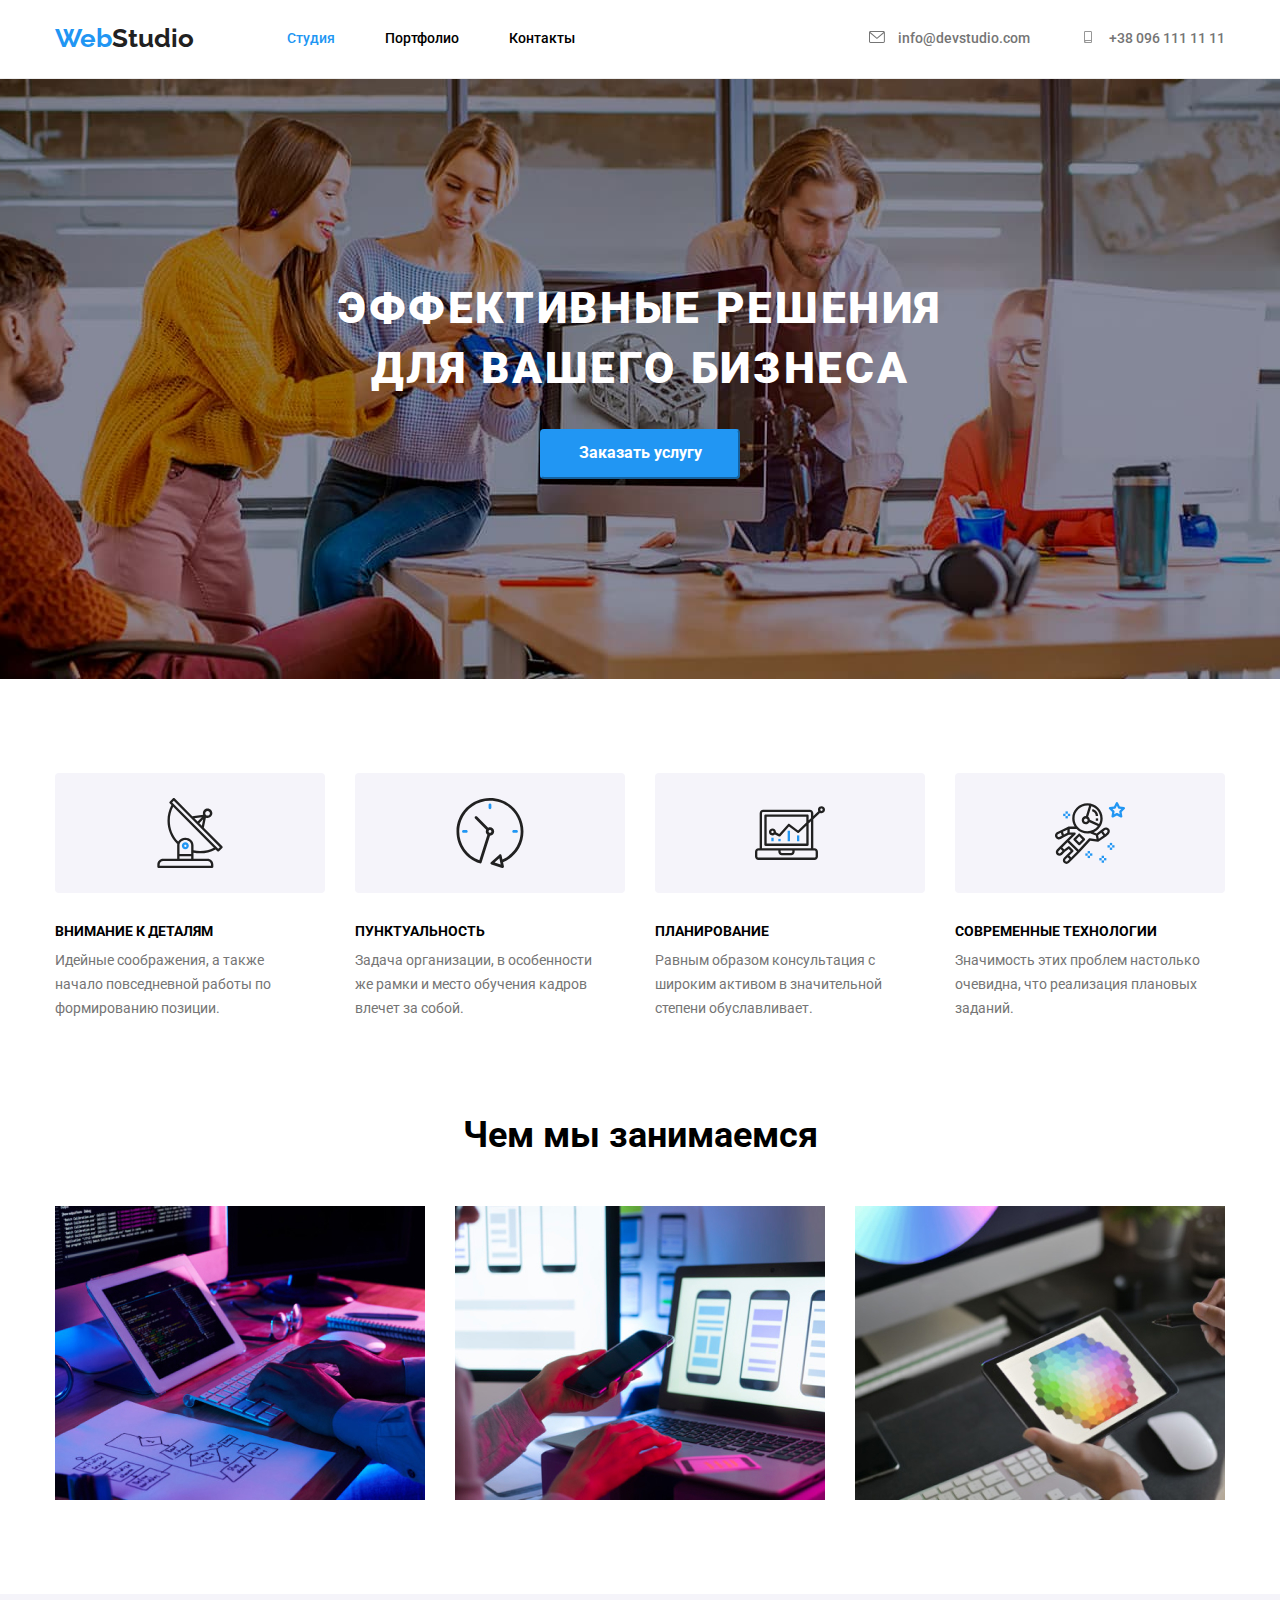
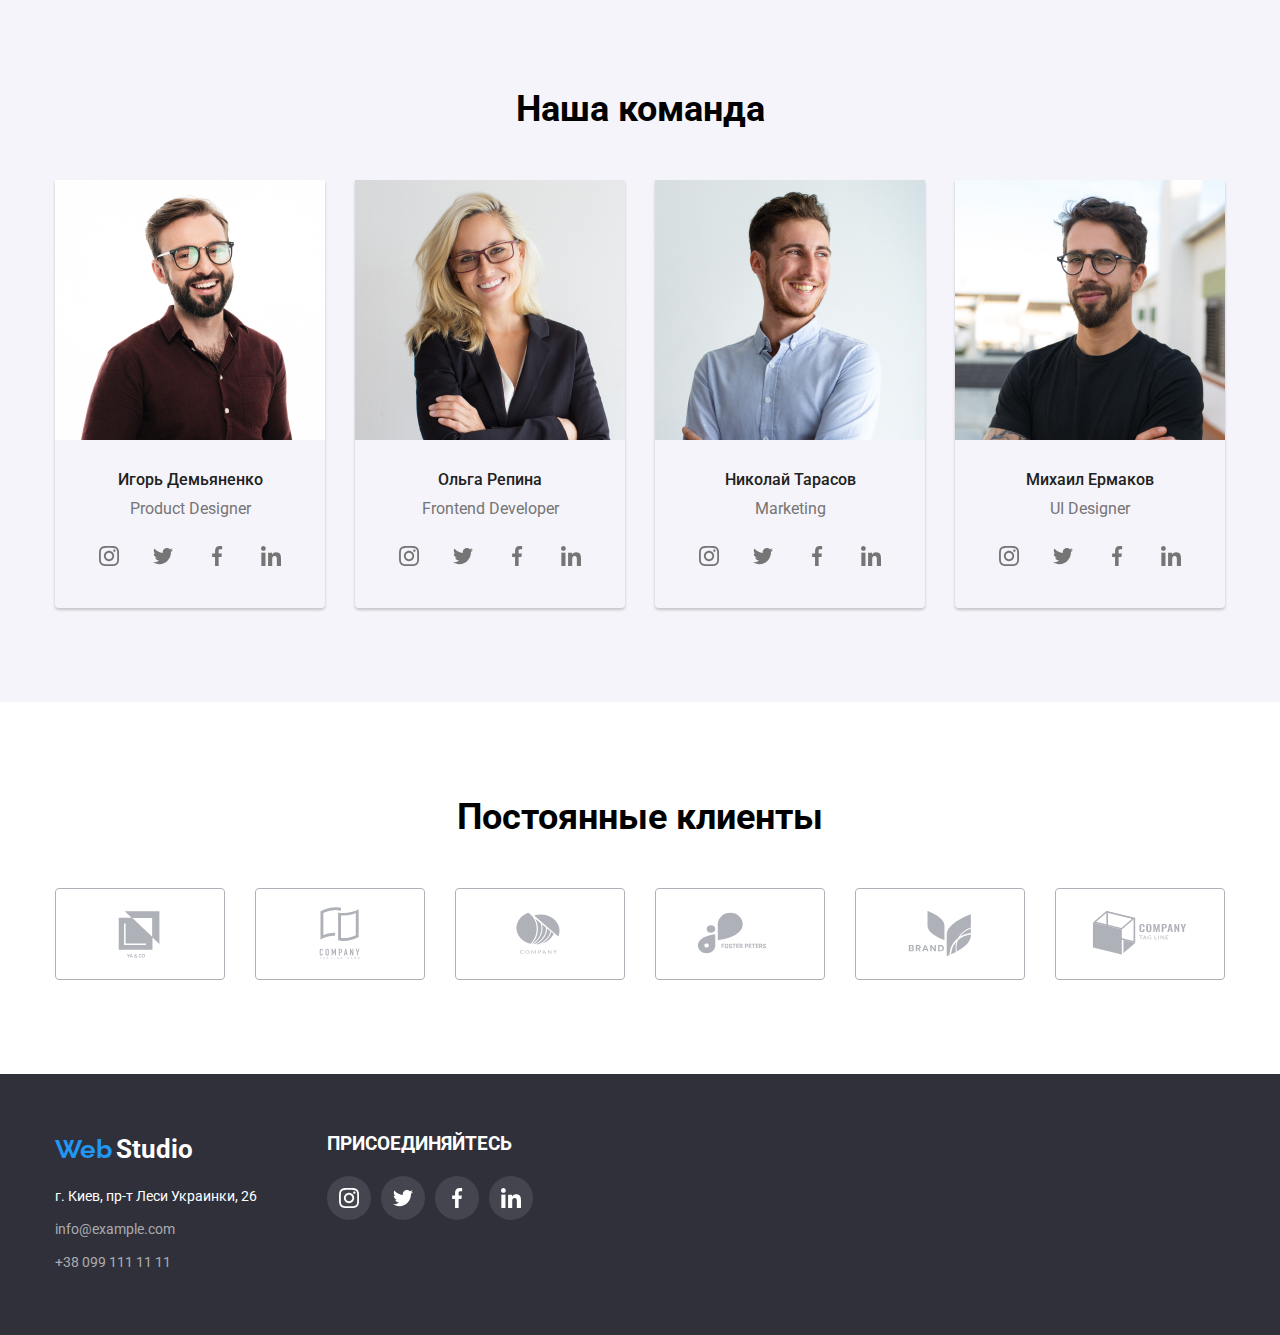
==== index.html @ ce92d5d4 "1" ====
<!DOCTYPE html>
<html lang="ru">
    <head>
        <meta charset="utf-8">
        <title>goit-markup-hw-04</title>
        <link rel="preconnect" href="https://fonts.gstatic.com" /> 
        <link href="https://fonts.googleapis.com/css2?family=Raleway:wght@700&family=Roboto:wght@400;500;700;900&display=swap" rel="stylesheet" />
        <link rel="stylesheet" href="https://cdnjs.cloudflare.com/ajax/libs/modern-normalize/1.0.0/modern-normalize.min.css" />
        <link rel="stylesheet" href="./css/styles.css">
        
    </head>
    <body>       
        <!--header-section-->
        <header  class="header">

            <div class="container">         
              
               <a href="" lang="en" class="logo"> <span class="h-name-blue">Web</span> <span   class="h-name-black-d">Studio</span> </a>   
                               
               <nav class="navigation">               
                   <ul class="navigation-list">
                       <li> <a  href="./index.html" class="navigation-list-item active"> Студия </a> 
                       </li>
                       <li >
                           <a href="./portfolio.html" class="navigation-list-item">Портфолио</a>                        
                       </li>
                       <li>
                           <a href=""   class="navigation-list-item">Контакты </a>                       
                       </li>
                   </ul>                          
               </nav>           
               <ul class="contacts-list">
                   <li> <a  href="mailto:info@devstudio.com"  class="contacts "> 
                    
                        <svg class="header-icon" >
                            <use href="./images/symbol-defs.svg#icon-mail"  ></use>
                        </svg>                      
                    info@devstudio.com</a> 
                </li>
                   <li> <a href="tel:+380961111111" class="contacts"  class="header-tel">
                    <svg class="header-icon" >
                        <use href="./images/symbol-defs.svg#icon-phone"  ></use>
                    </svg>   
                    +38 096 111 11 11</a> </li>
               </ul>
            </div>         
           </header>

        <main >
             
            <!--Effective-solutions-section-->
            <section  class="hero-section ">
              <div class="container"> 
                <h1 class="hero-title">Эффективные решения <br> для вашего бизнеса</h1>
                <button class="hero-button" type="button"> Заказать услугу </button>
              </div>
            </section>
            
            <!--features-section-->
            <section class="features-section ">
             <div class="container"> 
                <h2 hidden class="section-title"> Наши качества </h2>

                <ul class="features">
                    
                    <li class="features-conteiner">
                        <div class="features-item" >
                            <svg class="features-icon" >
                                <use href="./images/symbol-defs.svg#icon-antenna" ></use>
                            </svg>
                        </div>
                        <h3 class="features-title">Внимание к деталям</h3>
                        <p class="features-desc">Идейные соображения, а также<br> начало повседневной работы по формированию позиции.</p>
                    </li>

                    <li class="features-conteiner">                        
                        <div class="features-item" >
                            <svg class="features-icon" >
                                <use href="./images/symbol-defs.svg#icon-clock" ></use>
                            </svg>
                        </div>                      
                        <h3 class="features-title">Пунктуальность</h3>
                        <p class="features-desc">Задача организации, в особенности <br>же рамки и место обучения кадров влечет за собой.</p>
                    </li>

                    <li class="features-conteiner">
                        <div class="features-item" >
                            <svg class="features-icon" >
                                <use href="./images/symbol-defs.svg#icon-diagram" ></use>
                            </svg>
                        </div>   
                        <h3 class="features-title">Планирование</h3>
                        <p class="features-desc">Равным образом консультация с широким активом в значительной степени обуславливает.</p>
                    </li>

                    <li class="features-conteiner">
                        <div class="features-item" >
                            <svg class="features-icon" >
                                <use href="./images/symbol-defs.svg#icon-astronaut" ></use>
                            </svg>
                        </div>  
                        <h3 class="features-title">Современные технологии</h3>
                        <p class="features-desc">Значимость этих проблем настолько очевидна, что реализация плановых заданий.</p>
                    </li>
                </ul>
             </div>
          </section>
             
                 <!--what-we-do-section-->
             <section class="what-we-do-section ">
                <div class="container"> 
                <h2 class="section-title">Чем мы занимаемся</h2>

                <ul class="photo-list">
            
                    <li class="photo">
                        <img src="./images/box-1.jpg" alt="рабочий стол" width="370">
                    </li>
                    <li class="photo">
                        <img src="./images/box-2.jpg" alt="ноутбук и телефон" width="370">

                    </li>
                    <li class="photo">
                        <img src="./images/box-3.jpg" alt="планшет" width="370">
                    </li>              
                </ul>
             </div>
            </section>
             
               <!--our-team-section-->
            <section class="our-team-section">
              <div class="container"> 

                <h2 class="section-title">Наша команда</h2>

                <ul class="team-list">

                    <li class="team-list-item">
                        <img src="./images/team-card-1.jpg" alt="Игорь Демьяненко" width="270"> 
                       <div class="team-list-desc">
                        <h3 class="team-name">Игорь Демьяненко</h3>              
                        <p class="team-desc">Product Designer</p>    

                   <ul class="social-list">

                       <li class="social-item">
                           <a href="" class="social-linc">
                            <svg class="icon-social" >
                                <use href="./images/symbol-defs.svg#icon-instagram"  ></use>
                            </svg>   
                           </a>
                       </li>

                       <li class="social-item">
                        <a href="" class="social-linc">
                         <svg class="icon-social" >
                             <use href="./images/symbol-defs.svg#icon-twitter"  ></use>
                         </svg>   
                        </a>
                    </li>

                    <li class="social-item">
                        <a href="" class="social-linc">
                         <svg class="icon-social" >
                             <use href="./images/symbol-defs.svg#icon-facebook"  ></use>
                         </svg>   
                        </a>
                    </li>

                    <li class="social-item">
                        <a href="" class="social-linc">
                         <svg class="icon-social" >
                             <use href="./images/symbol-defs.svg#icon-linkedin"  ></use>
                         </svg>   
                        </a>
                    </li>
                    
                   </ul>
                       </div>
                    </li>                

                    <li class="team-list-item">
                        <img src="./images/team-card-2.jpg" alt="Ольга Репина" width="270">
                     <div class="team-list-desc">
                        <h3 class="team-name">Ольга Репина</h3>
                        <p class="team-desc">Frontend Developer</p>
                        <ul class="social-list">

                            <li class="social-item">
                                <a href="" class="social-linc">
                                 <svg class="icon-social" >
                                     <use href="./images/symbol-defs.svg#icon-instagram"  ></use>
                                 </svg>   
                                </a>
                            </li>
     
                            <li class="social-item">
                             <a href="" class="social-linc">
                              <svg class="icon-social" >
                                  <use href="./images/symbol-defs.svg#icon-twitter"  ></use>
                              </svg>   
                             </a>
                         </li>
     
                         <li class="social-item">
                             <a href="" class="social-linc">
                              <svg class="icon-social" >
                                  <use href="./images/symbol-defs.svg#icon-facebook"  ></use>
                              </svg>   
                             </a>
                         </li>
     
                         <li class="social-item">
                             <a href="" class="social-linc">
                              <svg class="icon-social" >
                                  <use href="./images/symbol-defs.svg#icon-linkedin"  ></use>
                              </svg>   
                             </a>
                         </li>
                         
                        </ul>
                     </div>
                    </li>

                    <li class="team-list-item">
                        <img src="./images/team-card-3.jpg" alt="Николай Тарасов" width="270">
               <div class="team-list-desc">
                <h3 class="team-name">Николай Тарасов</h3>
                <p class="team-desc">Marketing</p>
                <ul class="social-list">

                    <li class="social-item">
                        <a href="" class="social-linc">
                         <svg class="icon-social" >
                             <use href="./images/symbol-defs.svg#icon-instagram"  ></use>
                         </svg>   
                        </a>
                    </li>

                    <li class="social-item">
                     <a href="" class="social-linc">
                      <svg class="icon-social" >
                          <use href="./images/symbol-defs.svg#icon-twitter"  ></use>
                      </svg>   
                     </a>
                 </li>

                 <li class="social-item">
                     <a href="" class="social-linc">
                      <svg class="icon-social" >
                          <use href="./images/symbol-defs.svg#icon-facebook"  ></use>
                      </svg>   
                     </a>
                 </li>

                 <li class="social-item">
                     <a href="" class="social-linc">
                      <svg class="icon-social" >
                          <use href="./images/symbol-defs.svg#icon-linkedin"  ></use>
                      </svg>   
                     </a>
                 </li>
                 
                </ul>
               </div>
                    </li>  

                    <li class="team-list-item">
                        <img src="./images/team-card-4.jpg" alt="Михаил Ермаков" width="270">
                      <div class="team-list-desc">
                        <h3 class="team-name">Михаил Ермаков</h3>
                        <p class="team-desc"> UI Designer</p>
                        <ul class="social-list">

                            <li class="social-item">
                                <a href="" class="social-linc">
                                 <svg class="icon-social" >
                                     <use href="./images/symbol-defs.svg#icon-instagram"  ></use>
                                 </svg>   
                                </a>
                            </li>
     
                            <li class="social-item">
                             <a href="" class="social-linc">
                              <svg class="icon-social" >
                                  <use href="./images/symbol-defs.svg#icon-twitter"  ></use>
                              </svg>   
                             </a>
                         </li>
     
                         <li class="social-item">
                             <a href="" class="social-linc">
                              <svg class="icon-social" >
                                  <use href="./images/symbol-defs.svg#icon-facebook"  ></use>
                              </svg>   
                             </a>
                         </li>
     
                         <li class="social-item">
                             <a href="" class="social-linc">
                              <svg class="icon-social" >
                                  <use href="./images/symbol-defs.svg#icon-linkedin"  ></use>
                              </svg>   
                             </a>
                         </li>
                         
                        </ul>
                      </div>
                    </li>                  
                </ul>
             </div>
            </section>

            <!-- regular-customers -->
            <section class="regular-customers-section">
                <div class="container">
                    <h2 class="section-title">Постоянные клиенты</h2>  
                    <ul class="regular-customers-list">
                        <li class="regular-customers-item">
                            <a href=""class="regular-customers-linc">
                                <svg class="icon-customers" >
                                    <use href="./images/symbol-defs.svg#icon-Logo1"  ></use>
                                </svg>   
                            </a>
                        </li>  
                        <li class="regular-customers-item">
                            <a href=""class="regular-customers-linc">
                                <svg class="icon-customers" >
                                    <use href="./images/symbol-defs.svg#icon-Logo2"  ></use>
                                </svg>   
                            </a>
                        </li>  
                        <li class="regular-customers-item">
                            <a href=""class="regular-customers-linc">
                                <svg class="icon-customers" >
                                    <use href="./images/symbol-defs.svg#icon-Logo3"  ></use>
                                </svg>   
                            </a>
                        </li>  
                        <li class="regular-customers-item">
                            <a href=""class="regular-customers-linc">
                                <svg class="icon-customers" >
                                    <use href="./images/symbol-defs.svg#icon-Logo4"  ></use>
                                </svg>   
                            </a>
                        </li>  
                        <li class="regular-customers-item">
                            <a href=""class="regular-customers-linc">
                                <svg class="icon-customers" >
                                    <use href="./images/symbol-defs.svg#icon-Logo5"  ></use>
                                </svg>   
                            </a>
                        </li>  
                        <li class="regular-customers-item">
                            <a href=""class="regular-customers-linc">
                                <svg class="icon-customers" >
                                    <use href="./images/symbol-defs.svg#icon-Logo6"  ></use>
                                </svg>   
                            </a>
                        </li>  

                       
                    </ul>
                </div>

            </section>
        
        </main>
        <!--footer-section-->
        <footer class=" footer">
         <div class="container container-footer">   
    
          <div class="footer-main">
            <a href="" class="footer-logo"> <span class="logo-blue">Web</span> <span   class="logo-w">Studio</span></a> 
            <address>
                
                <ul >
                    <li class="footer-contacts-list"> <a class="footer-adr" href="https://goo.gl/maps/EQuYDWxhKyjpXPv7A" target="_blank" rel="noopener noreferrer">
                        г. Киев, пр-т Леси Украинки, 26</a>
                    </li>

                    <li class="footer-contacts-list">
                        <a  class="footer-contacts" href="mailto:info@devstudio.com">info@example.com</a>
                    </li>

                    <li class="footer-contacts-list">
                        <a  class="footer-contacts" href="tel:+380961111111">+38 099 111 11 11</a>
                    </li>
                </ul>               
            </address>
         </div>


            <div class="footer-social-thumb">
                <h3 class="footer-social-title">присоединяйтесь</h3>
                    
                   <ul class="footer-social-list">

                       <li class="footer-social-item">
                           <a href="" class=" footer-social-linc">
                            <svg class="footer-icon-social" >
                                <use href="./images/symbol-defs.svg#icon-instagram"  ></use>
                            </svg>   
                           </a>
                       </li>

                       <li class="footer-social-item">
                        <a href="" class="footer-social-linc">
                         <svg class="footer-icon-social" >
                             <use href="./images/symbol-defs.svg#icon-twitter"  ></use>
                         </svg>   
                        </a>
                    </li>

                    <li class="footer-social-item">
                        <a href="" class="footer-social-linc">
                         <svg class="footer-icon-social" >
                             <use href="./images/symbol-defs.svg#icon-facebook"  ></use>
                         </svg>   
                        </a>
                    </li>

                    <li class="footer-social-item">
                        <a href="" class="footer-social-linc">
                         <svg class="footer-icon-social" >
                             <use href="./images/symbol-defs.svg#icon-linkedin"  ></use>
                         </svg>   
                        </a>
                    </li>
                    
                   </ul>
            </div>             
        
        </div>
        </footer>
    </body>
</html>
---- css/styles.css ----
:root {
    --one:#2196F3; 
    --two:#FFFFFF;  
    --full: #212121;     
    --light: #757575; 
}

p, 
h1,
h2, 
h3,
h4, 
h5, 
h6 {
    margin: 0;
}
ul {
    margin: 0;
    padding: 0;
    list-style: none;
}

img {
    display: block;
    max-width: 100%;
}

a {text-decoration: none;
display: block;}
a:hover,
a:focus{
    color: var(--one);
}

body {     
    font-family: roboto,  sans-serif;  
      } 

.container {
        width: 1200px;
        padding-left: 15px;
        padding-right: 15px;
        margin-left: auto;     
        margin-right: auto;                
        }

   
    /*header-section*/    

    .header{
        border-bottom: 1px solid #ECECEC; 
        padding-top: 24px;
        padding-bottom: 24px;        
              }            
    .header .container {
                display: flex;
                align-items: center;
            }
    .h-name-blue {        
        color: var(--one); 
        font-family: Raleway;        
        font-weight: 700;
        font-size: 26px;
        line-height: 1,38;
    }
    .h-name-black-d {        
        color:var(--full);
        font-family: Raleway;        
        font-weight: 700;
        font-size: 26px;
        line-height: 1,38;   
        
    }    
    .logo {  
        display: flex;
        margin-right: 93px;    
    }

    
    /*navigation*/

    .navigation-list {
        color: var(--full);
        display: flex;
           }
    .navigation-list>li:not(:last-child){
               margin-right: 50px;
           }
    .navigation-list-item {
        color: #000;
        font-weight: 500;
        font-size: 14px;
        line-height: 1.14;          
    }    
    .active{
        color: var(--one);
        font-weight: 500;
        font-size: 14px;
        line-height: 1.14;
        
    }
    .contacts-list {
        display: flex;
        margin-left: auto;    
    }            
    .contacts-list >li:not(:last-child){
        margin-right: 50px;
    }
    .contacts {
        color: var(--light);
        font-weight: 500;
        font-size: 14px;
        line-height: 1.14;                
    }    
  
    .header-icon{     
        width: 16px;
        height: 12px;
        margin-right: 10px;     
        fill: var(--light);
           }
 a.contacts:focus .header-icon,
 a.contacts:hover .header-icon {
     fill: var(--one);
 }
 
    /*Effective-solutions-section*/
    .hero-section {            
        text-align: center;
        padding-top: 200px;
        padding-bottom:200px;           
    }
    .hero-section{
        background-image: linear-gradient( to right,
        rgba(47, 48, 58, 0.4),
        rgba(47, 48, 58, 0.4)
    );
    background-image: url(../images/hero-img.jpg); 
    background-repeat: no-repeat;       
    background-position: center; 
    }

    .hero-title{
        font-weight: 900;        
        font-size: 44px;
        line-height: 1.36;        
        color:var(--two) ;    
        letter-spacing: 0.06em;
        text-transform: uppercase;   
    }
    .hero-button{
        font-family: inherit;
        color: var(--two);
        font-weight: 700;
        font-size: 16px;
        line-height: 1.9;
        background-color: var(--one);   
        border-radius: 4px; 
        border-color: var(--one); 
        width: 200px;
        height: 50px;
        margin-top: 30px;
        box-shadow: 0px 4px 4px rgba(0, 0, 0, 0.15);
    }
    .hero-button:hover, 
    .hero-button:focus {
        color: #000;
        background-color: #FFFFFF;
    }    
    
    /*features-section*/

.section-title {
 font-weight: 700;
 font-size: 36px;
 line-height: 42px;
 text-align: center;
       margin-bottom: 50px;
}  
    
.features-section{
    padding-top: 94px;
    padding-bottom: 94px;
}
    .features {
        display: flex;
        justify-content: space-between;
      margin-top: -30px;
        margin-left: -30px;
            }     
    .features-conteiner{
       flex-basis:calc(100%/4); 
        margin-top: 30px;
        margin-left: 30px;
          }
          .features-item{            
            width: 270px;
            height: 120px;
            background-color: 
            #F5F4FA;
            border-radius: 4px;
            margin-bottom: 30px;
            padding: 25px 100px;
        }
        .features-icon{
            width: 70px;
            height: 70px;
        }
     .features-title{
            font-weight: 700;
            font-size: 14px;
            line-height: 1.17;
            text-transform: uppercase;
            margin-bottom: 10px;
        }
     .features-desc{
            font-weight: 400;
            font-size: 14px;
            line-height: 1.7;
            color: var(--light);          
        }

    /*what-we-do-section*/
    .what-we-do-section{    
        padding-bottom: 94px;
     }    
        
    .photo-list {
        display: flex;        
        margin-right: -30px;    
      }

    .photo:not(:last-child){
        margin-right: 30px;
        }


/*our-team-section*/

.our-team-section{
    padding-top: 94px;
    padding-bottom: 94px;
    background-color: #F5F4FA;
}
.team-list{
    display: flex;
    justify-content: space-between;
}

.team-list-item {
    text-align: center;
    box-shadow:  0px 2px 3px   rgba(0, 0, 0, 0.2);
    
    border-bottom-right-radius: 4px; 
    border-bottom-left-radius: 4px;    
}
.team-list-desc{
    padding-top: 30px;
    padding-bottom: 30px;
}
.team-name {
    font-weight: 500;
    font-size: 16px;
    line-height: 1.19;
    color: var(--full);
    margin-bottom: 10px;
 
}
.team-desc{
    font-weight: 400;
    font-size: 16px;
    line-height: 1.19;
    color: var(--light);
}
.social-list{
    display: flex;
    justify-content: center;
    margin-top: 16px;
}

.social-item:not(:first-child){
    margin-left: 10px;
}
.social-linc{ 
    width: 44px;
    height: 44px;    
    border-radius: 50%;    
    display: flex;
    justify-content: center;
    align-items: center;
}
.social-linc:hover ,
.social-linc:focus {
background-color: var(--one);
}
.social-linc:hover .icon-social,
.social-linc:focus .icon-social{
fill: var(--two);
}
.icon-social{
    width: 20px;
    height: 20px;
    fill: var(--light);
}

/*portfolio-section*/

.portfolio-section{
    padding-top: 94px;
    padding-bottom: 94px;       
}
.button-list{
    display: flex;
 justify-content: center;
     margin-bottom: 50px;
}

.button-list-item:not(:last-child){
    margin-right: 8px;
}

.button{
    font-family: inherit;
    color: var(--full);
    font-weight: 500;
    font-size: 16px;
    line-height: 1.62;     
    background-color: #F5F4FA; 
    border-radius: 4px; 
    border: 0px;      
    padding: 6px 22px;
}
.button:hover,
.button:focus{
        color: var(--two);
        background-color:var(--one); 
        box-shadow:0px 2px 2px rgba(0, 0, 0, 0.12);       
    }
   
.portfolio-list {  
    display: flex;
    flex-wrap: wrap;  
margin-top: -30px;
margin-left: -30px;
}

.portfolio-list-item {    
 margin-top: 30px;   
 margin-left: 30px;
}
.portfolio-list>li:hover,
.portfolio-list>li :focus{
    box-shadow: 1px 4px  6px  rgba(0, 0, 0, 0.16);
}
.portfolio-icon-desc{
    padding: 20px 24px;
    border-right: 1px solid #EEEEEE;
    border-bottom: 1px solid #EEEEEE;
    border-left: 1px solid #EEEEEE;    
}
.portfolio-title{
    font-weight: 700;
    font-size: 18px;
    line-height: 2;
    color: #212121;    
    margin: 4px ;
}
.portfolio-desc {
    color: #757575;    
    font-weight: 400;
    font-size: 16px;
    line-height: 1.88;    
}
    /* regular-customers */
.regular-customers-section{
    padding-top: 94px;
    padding-bottom: 94px;    
}
 .regular-customers-list{
     display: flex;   
     justify-content: center;
     align-items: center;
 }
 .regular-customers-linc{
     width: 170px;
     height: 92px;
     border: 1px solid #AFB1B8;
    border-radius: 4px;
    display: flex;
    justify-content: center;
    align-items: center;
 }
 .regular-customers-item:not(:first-child){
     margin-left: 30px;
 }
 .icon-customers{
width: 106px;
height: 60px;
fill: #AFB1B8;
 }
 .regular-customers-linc:hover ,
 .regular-customers-linc:focus {
    border: 1px solid var(--one);
 }
 .regular-customers-linc:hover .icon-customers,
 .regular-customers-linc:focus .icon-customers{
 fill: var(--one);
 }


/*footer-section*/

.footer{
     background-color:#2F303A ;
     padding-top: 60px;
     padding-bottom: 60px;       
    }
    .container-footer{
        display: flex;
    }
.footer-logo {
    display: block;
    margin-bottom: 20px;
}

.logo-blue{
    font-family: Raleway;
    font-style: normal;
    font-weight: 700;
    font-size: 26px;
    line-height: 1.19;
    color: var(--one);    
}

.logo-w {
    color: var(--two);
    font-style: normal;
    font-weight: 700;
    font-size: 26px;
    line-height: 1.19;   
  }

.footer-adr{
    font-style: normal;
    font-weight: 400;
    font-size: 14px;
    line-height: 1.71;
    color: var(--two);    
    display: flex;
    margin-bottom: 9px;
}

.footer-contacts{
    font-style: normal;
    font-weight: 400;
    font-size: 14px;
    line-height: 1.71;
    color: rgba(255, 255, 255, 0.6);  
}
.footer-contacts:hover,
.footer-contacts:focus{
    color: var(--one);    
}

.footer-contacts-list:not(:last-child){
    margin-bottom: 9px;
}
.footer-main{
    margin-right: 70px;
}


/* footer-social-thumb */

.footer-social-title{
    text-transform: uppercase;
    color: var(--two);
    margin-bottom: 20px;
}
.footer-social-list{
    display: flex;
}
.footer-social-item:not(:first-child){
    margin-left: 10px;
}
.footer-social-linc{
    width: 44px;
    height: 44px;
    background-color: rgba(255, 255, 255, 0.1);
    border-radius: 50%;
    display: flex;
    align-items: center;
    justify-content: center;
}
.footer-social-linc:focus,
.footer-social-linc:hover{
    background-color: var(--one);
}
.footer-icon-social{
    width: 20px;
    height: 20px;
fill: var(--two);
}
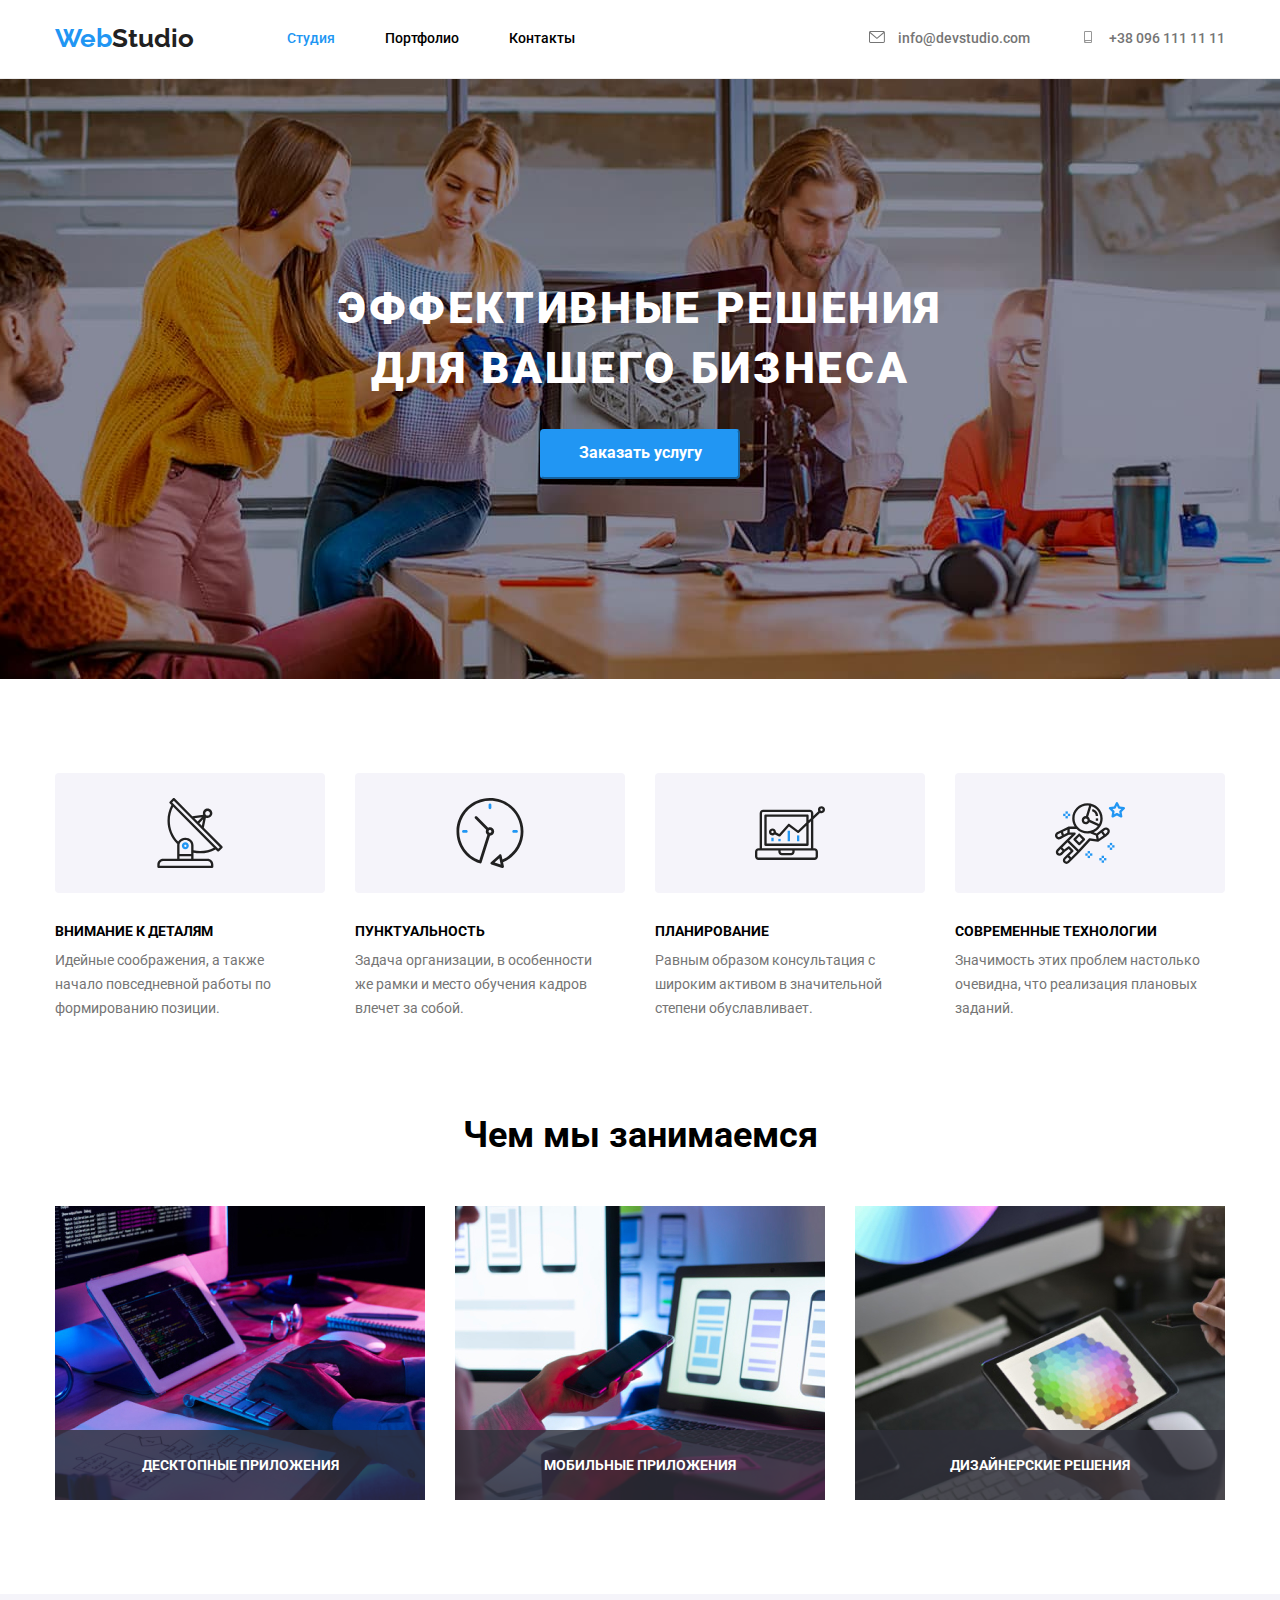
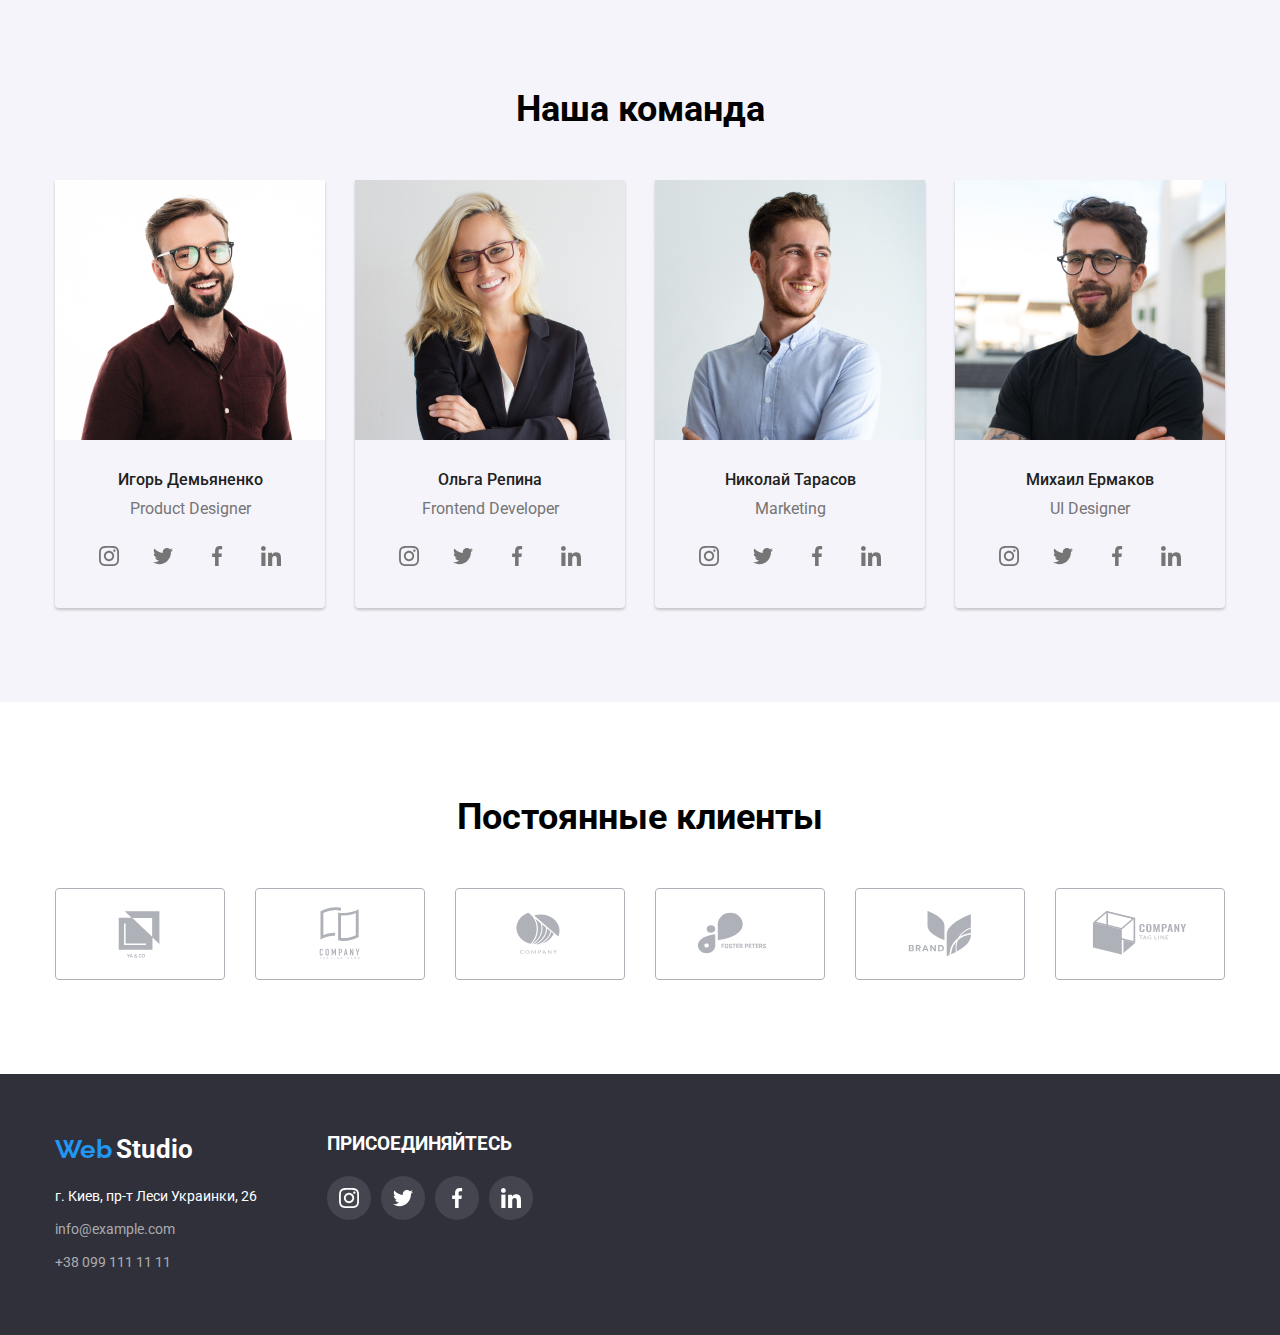
==== commit 4f1152f0: "photo-list donr" ====
--- a/index.html
+++ b/index.html
@@ -2,7 +2,7 @@
 <html lang="ru">
     <head>
         <meta charset="utf-8">
-        <title>goit-markup-hw-04</title>
+        <title>goit-markup-hw-05</title>
         <link rel="preconnect" href="https://fonts.gstatic.com" /> 
         <link href="https://fonts.googleapis.com/css2?family=Raleway:wght@700&family=Roboto:wght@400;500;700;900&display=swap" rel="stylesheet" />
         <link rel="stylesheet" href="https://cdnjs.cloudflare.com/ajax/libs/modern-normalize/1.0.0/modern-normalize.min.css" />
@@ -114,14 +114,16 @@
                 <ul class="photo-list">
             
                     <li class="photo">
-                        <img src="./images/box-1.jpg" alt="рабочий стол" width="370">
+                        <img src="./images/box-1.jpg" alt="Десктопные приложения" width="370">
+                        <h3 class="photo-description">Десктопные приложения</h3>
                     </li>
                     <li class="photo">
-                        <img src="./images/box-2.jpg" alt="ноутбук и телефон" width="370">
-
+                        <img src="./images/box-2.jpg" alt="Мобильные приложения" width="370">
+                        <h3 class="photo-description">Мобильные приложения</h3>
                     </li>
                     <li class="photo">
-                        <img src="./images/box-3.jpg" alt="планшет" width="370">
+                        <img src="./images/box-3.jpg" alt="Дизайнерские решения" width="370">
+                        <h3 class="photo-description">Дизайнерские решения</h3>
                     </li>              
                 </ul>
              </div>
--- a/css/styles.css
+++ b/css/styles.css
@@ -233,6 +233,24 @@
     .photo:not(:last-child){
         margin-right: 30px;
         }
+        .photo{
+            position: relative;    
+            
+        }
+        .photo-description{
+            width: 370px;
+            height: 70px;
+            color: var(--two);
+            font-weight: 700;
+            font-size: 14px;
+            text-transform: uppercase;
+            background-color: rgba(47, 48, 58, 0.8);
+            display:flex;
+            position: absolute;
+            justify-content: center;
+            align-items: center;
+          bottom: 0;
+        }
 
 
 /*our-team-section*/
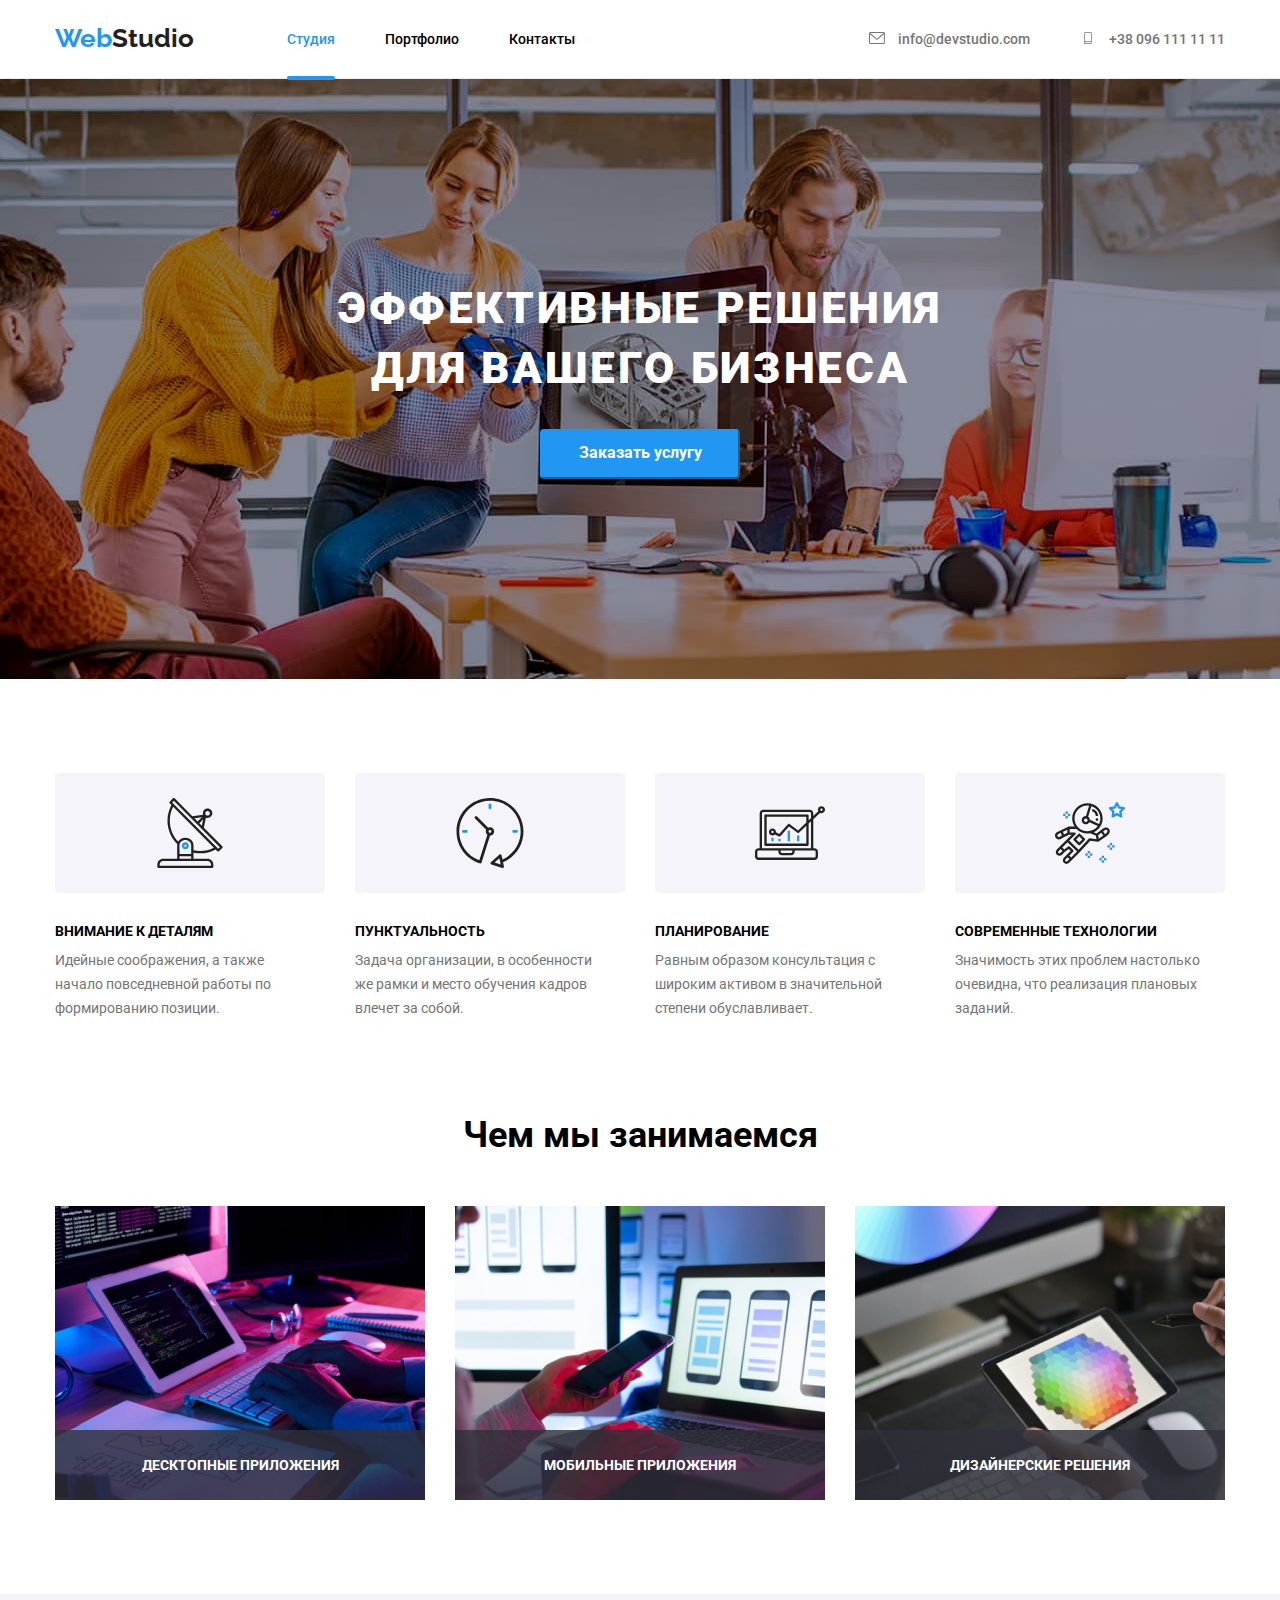
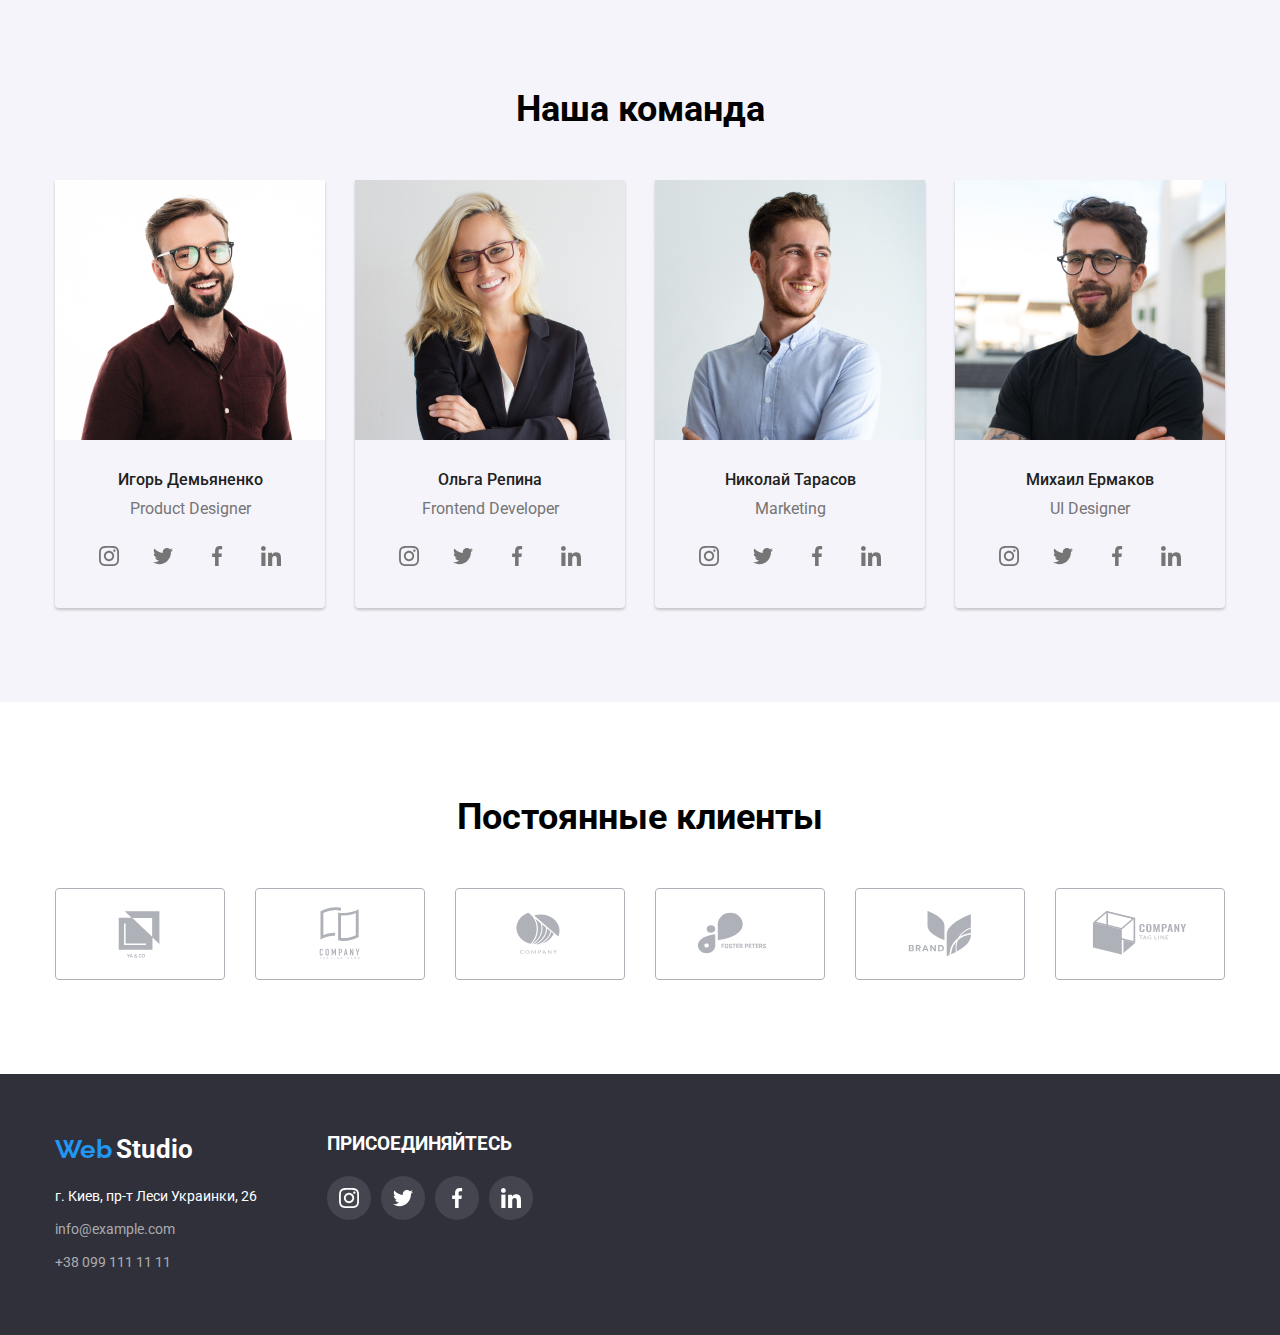
==== commit 81ddb773: "duration and timing-function on buttons and lincs" ====
--- a/index.html
+++ b/index.html
@@ -19,7 +19,7 @@
                                
                <nav class="navigation">               
                    <ul class="navigation-list">
-                       <li> <a  href="./index.html" class="navigation-list-item active"> Студия </a> 
+                       <li class="navigation-list-li"> <a  href="./index.html" class="navigation-list-item active"> Студия </a> 
                        </li>
                        <li >
                            <a href="./portfolio.html" class="navigation-list-item">Портфолио</a>                        
--- a/css/styles.css
+++ b/css/styles.css
@@ -3,6 +3,8 @@
     --two:#FFFFFF;  
     --full: #212121;     
     --light: #757575; 
+    --transition-duration: 250ms;
+	--timing-function: cubic-bezier(0.4, 0, 0.2, 1);
 }
 
 p, 
@@ -26,10 +28,16 @@
 }
 
 a {text-decoration: none;
-display: block;}
+display: inline-block;}
 a:hover,
 a:focus{
     color: var(--one);
+    transition-duration: var(--transition-duration);
+    transition-timing-function: var(--timing-function);
+}
+button{
+    transition-duration: var(--transition-duration);
+    transition-timing-function: var(--timing-function);
 }
 
 body {     
@@ -82,6 +90,7 @@
     .navigation-list {
         color: var(--full);
         display: flex;
+        align-items: center;
            }
     .navigation-list>li:not(:last-child){
                margin-right: 50px;
@@ -90,15 +99,30 @@
         color: #000;
         font-weight: 500;
         font-size: 14px;
-        line-height: 1.14;          
-    }    
+        line-height: 1.14; 
+       
+                    }    
     .active{
         color: var(--one);
         font-weight: 500;
         font-size: 14px;
-        line-height: 1.14;
-        
-    }
+        line-height: 1.14;     
+        position: relative;
+    }
+  /* .navigation-list-li{
+      position: relative;
+  } */
+    .active::after{
+        content: "";     
+        position: absolute;    
+        background-color: var(--one);
+        width: 100%;   
+        height: 4px;
+        border-radius: 2px;                      
+        top: 44px;
+        right: 0;
+    }
+
     .contacts-list {
         display: flex;
         margin-left: auto;    
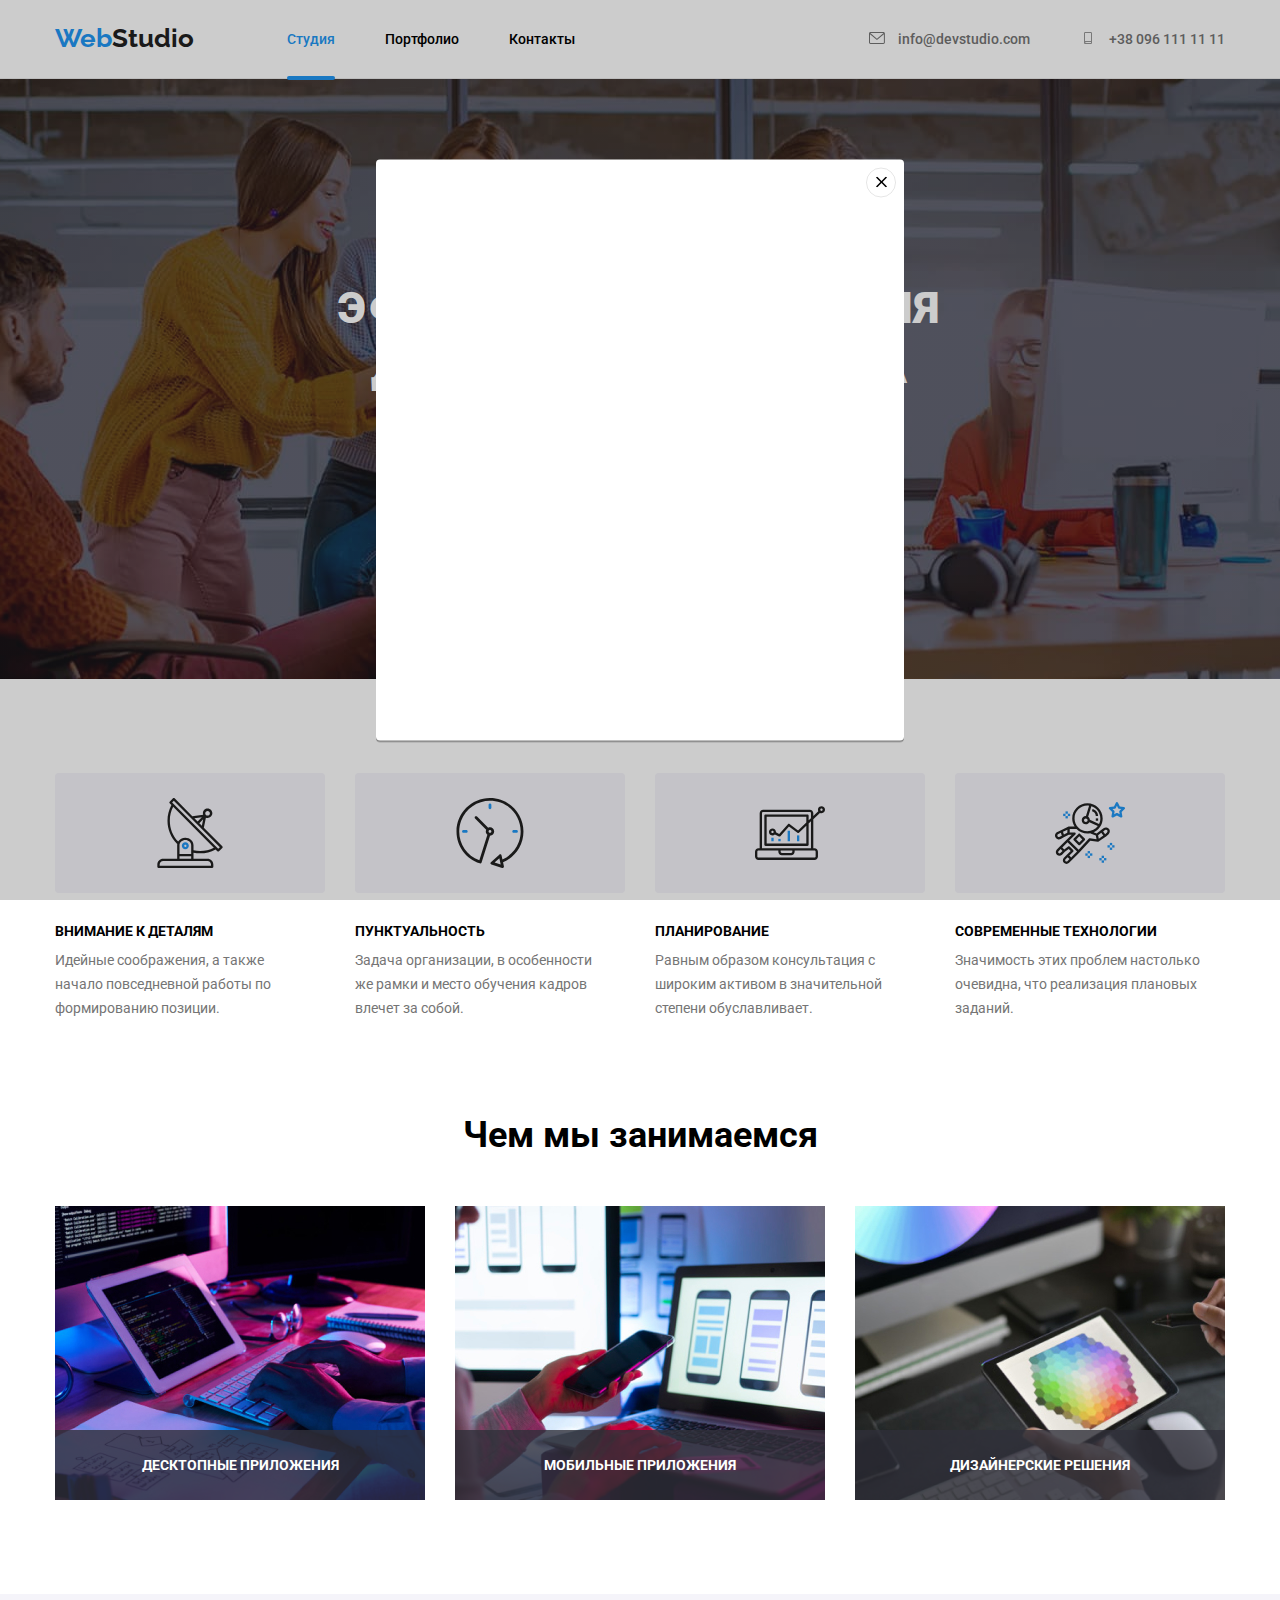
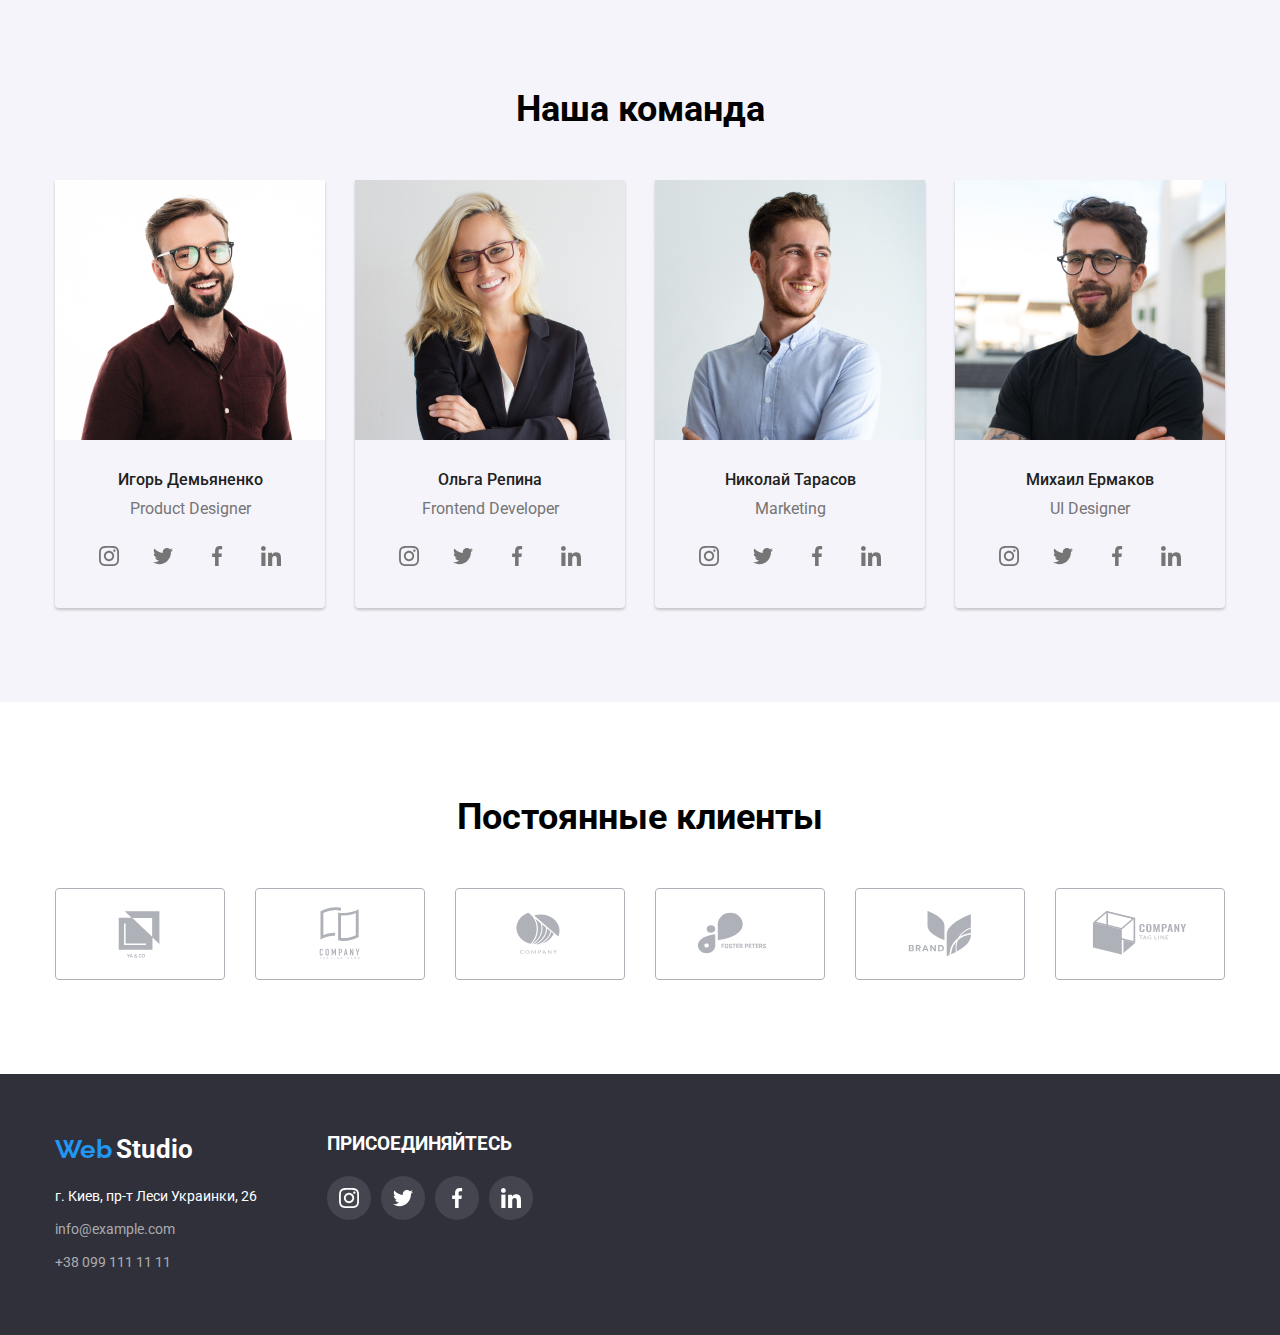
==== commit 91825068: "9 after mentor inspection +modal" ====
--- a/index.html
+++ b/index.html
@@ -52,7 +52,7 @@
             <section  class="hero-section ">
               <div class="container"> 
                 <h1 class="hero-title">Эффективные решения <br> для вашего бизнеса</h1>
-                <button class="hero-button" type="button"> Заказать услугу </button>
+                <button class="hero-button"  type="button"  data-modal-open> Заказать услугу </button>
               </div>
             </section>
             
@@ -435,5 +435,15 @@
         
         </div>
         </footer>
+
+<div class="backdrop">
+    <div class="modal">
+        <button type="button" class="modal-close">
+            <svg class="modal-close-icon">
+                <use href="./images/symbol-defs.svg#icon-close" wight="11" height="11" ></use>
+            </svg>
+        </button>
+    </div>
+</div>
     </body>
 </html>--- a/css/styles.css
+++ b/css/styles.css
@@ -5,6 +5,8 @@
     --light: #757575; 
     --transition-duration: 250ms;
 	--timing-function: cubic-bezier(0.4, 0, 0.2, 1);
+    --portfolio-wrap-text-bg-col: rgba(33, 150, 243, 0.9);
+    --backdrop-bg-col:rgba(0, 0, 0, 0.2);
 }
 
 p, 
@@ -32,12 +34,6 @@
 a:hover,
 a:focus{
     color: var(--one);
-    transition-duration: var(--transition-duration);
-    transition-timing-function: var(--timing-function);
-}
-button{
-    transition-duration: var(--transition-duration);
-    transition-timing-function: var(--timing-function);
 }
 
 body {     
@@ -100,7 +96,8 @@
         font-weight: 500;
         font-size: 14px;
         line-height: 1.14; 
-       
+        transition-duration: var(--transition-duration);
+        transition-timing-function: var(--timing-function);
                     }    
     .active{
         color: var(--one);
@@ -109,9 +106,7 @@
         line-height: 1.14;     
         position: relative;
     }
-  /* .navigation-list-li{
-      position: relative;
-  } */
+
     .active::after{
         content: "";     
         position: absolute;    
@@ -134,14 +129,18 @@
         color: var(--light);
         font-weight: 500;
         font-size: 14px;
-        line-height: 1.14;                
+        line-height: 1.14;      
+        transition-duration: var(--transition-duration);
+        transition-timing-function: var(--timing-function);            
     }    
   
     .header-icon{     
         width: 16px;
         height: 12px;
         margin-right: 10px;     
-        fill: var(--light);
+        fill: var(--light);        
+        transition-duration: var(--transition-duration);
+        transition-timing-function: var(--timing-function);
            }
  a.contacts:focus .header-icon,
  a.contacts:hover .header-icon {
@@ -156,10 +155,8 @@
     }
     .hero-section{
         background-image: linear-gradient( to right,
-        rgba(47, 48, 58, 0.4),
-        rgba(47, 48, 58, 0.4)
-    );
-    background-image: url(../images/hero-img.jpg); 
+        rgba(47, 48, 58, 0.4),        rgba(47, 48, 58, 0.4)),     url(../images/hero-img.jpg) ;
+    
     background-repeat: no-repeat;       
     background-position: center; 
     }
@@ -185,6 +182,8 @@
         height: 50px;
         margin-top: 30px;
         box-shadow: 0px 4px 4px rgba(0, 0, 0, 0.15);
+        transition-duration: var(--transition-duration);
+        transition-timing-function: var(--timing-function);
     }
     .hero-button:hover, 
     .hero-button:focus {
@@ -330,6 +329,8 @@
     display: flex;
     justify-content: center;
     align-items: center;
+    transition-duration: var(--transition-duration);
+    transition-timing-function: var(--timing-function);
 }
 .social-linc:hover ,
 .social-linc:focus {
@@ -343,7 +344,56 @@
     width: 20px;
     height: 20px;
     fill: var(--light);
-}
+    transition-duration: var(--transition-duration);
+    transition-timing-function: var(--timing-function);
+}
+
+ /* regular-customers */
+ .regular-customers-section{
+    padding-top: 94px;
+    padding-bottom: 94px;    
+}
+ .regular-customers-list{
+     display: flex;   
+     justify-content: center;
+     align-items: center;
+ }
+ .regular-customers-linc{
+     width: 170px;
+     height: 92px;
+     border: 1px solid #AFB1B8;
+    border-radius: 4px;
+    display: flex;
+    justify-content: center;
+    align-items: center;
+    transition-duration: var(--transition-duration);
+    transition-timing-function: var(--timing-function);
+ }
+ .regular-customers-item:not(:first-child){
+     margin-left: 30px;
+ }
+ .icon-customers{
+width: 106px;
+height: 60px;
+fill: #AFB1B8;
+transition-duration: var(--transition-duration);
+transition-timing-function: var(--timing-function);
+ }
+ .regular-customers-linc:hover ,
+ .regular-customers-linc:focus {
+    border: 1px solid var(--one);
+ }
+ .regular-customers-linc:hover .icon-customers,
+ .regular-customers-linc:focus .icon-customers{
+ fill: var(--one);
+ }
+
+
+
+
+
+
+
 
 /*portfolio-section*/
 
@@ -371,6 +421,8 @@
     border-radius: 4px; 
     border: 0px;      
     padding: 6px 22px;
+    transition-duration: var(--transition-duration);
+    transition-timing-function: var(--timing-function);
 }
 .button:hover,
 .button:focus{
@@ -393,6 +445,39 @@
 .portfolio-list>li:hover,
 .portfolio-list>li :focus{
     box-shadow: 1px 4px  6px  rgba(0, 0, 0, 0.16);
+}
+
+
+.portfolio-item-wrap{
+    position: relative;
+    overflow: hidden;
+ transition-duration: var(--transition-duration);
+ transition-timing-function: var(--timing-function);
+}
+.portfolio-wrap-text{
+    font-size: 18px;
+    font-weight: 400;
+    line-height: 1.6;
+    color: var(--two);    
+    padding: 63px 24px;
+    display: flex;
+    position: absolute;    
+    background-color: var(--portfolio-wrap-text-bg-col);
+    top: 0;
+    height: 100%;
+    justify-content: center;
+    align-items: center;
+    transform: translateY(100%);
+    transition-duration: var(--transition-duration);
+    transition-timing-function: var(--timing-function)
+}
+.portfolio-list-item:hover .portfolio-wrap-text{
+    transform: translateY(0%);
+}
+
+.portfolio-icon{
+    transition-duration: var(--transition-duration);
+    transition-timing-function: var(--timing-function)
 }
 .portfolio-icon-desc{
     padding: 20px 24px;
@@ -413,42 +498,7 @@
     font-size: 16px;
     line-height: 1.88;    
 }
-    /* regular-customers */
-.regular-customers-section{
-    padding-top: 94px;
-    padding-bottom: 94px;    
-}
- .regular-customers-list{
-     display: flex;   
-     justify-content: center;
-     align-items: center;
- }
- .regular-customers-linc{
-     width: 170px;
-     height: 92px;
-     border: 1px solid #AFB1B8;
-    border-radius: 4px;
-    display: flex;
-    justify-content: center;
-    align-items: center;
- }
- .regular-customers-item:not(:first-child){
-     margin-left: 30px;
- }
- .icon-customers{
-width: 106px;
-height: 60px;
-fill: #AFB1B8;
- }
- .regular-customers-linc:hover ,
- .regular-customers-linc:focus {
-    border: 1px solid var(--one);
- }
- .regular-customers-linc:hover .icon-customers,
- .regular-customers-linc:focus .icon-customers{
- fill: var(--one);
- }
-
+   
 
 /*footer-section*/
 
@@ -490,6 +540,8 @@
     color: var(--two);    
     display: flex;
     margin-bottom: 9px;
+    transition-duration: var(--transition-duration);
+    transition-timing-function: var(--timing-function);
 }
 
 .footer-contacts{
@@ -498,6 +550,8 @@
     font-size: 14px;
     line-height: 1.71;
     color: rgba(255, 255, 255, 0.6);  
+    transition-duration: var(--transition-duration);
+    transition-timing-function: var(--timing-function);
 }
 .footer-contacts:hover,
 .footer-contacts:focus{
@@ -533,6 +587,8 @@
     display: flex;
     align-items: center;
     justify-content: center;
+    transition-duration: var(--transition-duration);
+    transition-timing-function: var(--timing-function);
 }
 .footer-social-linc:focus,
 .footer-social-linc:hover{
@@ -544,3 +600,39 @@
 fill: var(--two);
 }
 
+.backdrop{
+    width: 100vw;
+    height: 100vh;
+    background-color: var(--backdrop-bg-col);
+    position: fixed;
+    top: 0;
+}
+.modal{
+    width: 528px;
+    min-height: 581px;
+background-color: var(--two);
+border-radius: 4px;
+box-shadow:  0px 2px  rgba(0, 0, 0, 0.2), 0px 1px rgba(0, 0, 0, 0.14), 0px 1px
+rgba(0, 0, 0, 0.12);
+position: absolute;
+top: 50%;
+left: 50%;
+transform: translate(-50%, -50%);
+}
+.modal-close{
+    width: 30px;
+    height: 30px;
+    background-color: transparent;
+    border: 1px solid rgba(0, 0, 0, 0.1);
+    border-radius: 50%;
+    position: absolute;
+    top: 8px;
+    right: 8px;
+
+}
+.modal-close-icon{
+    width: 11px;
+    height: 11px;
+    justify-content: center;
+    align-items: center;
+}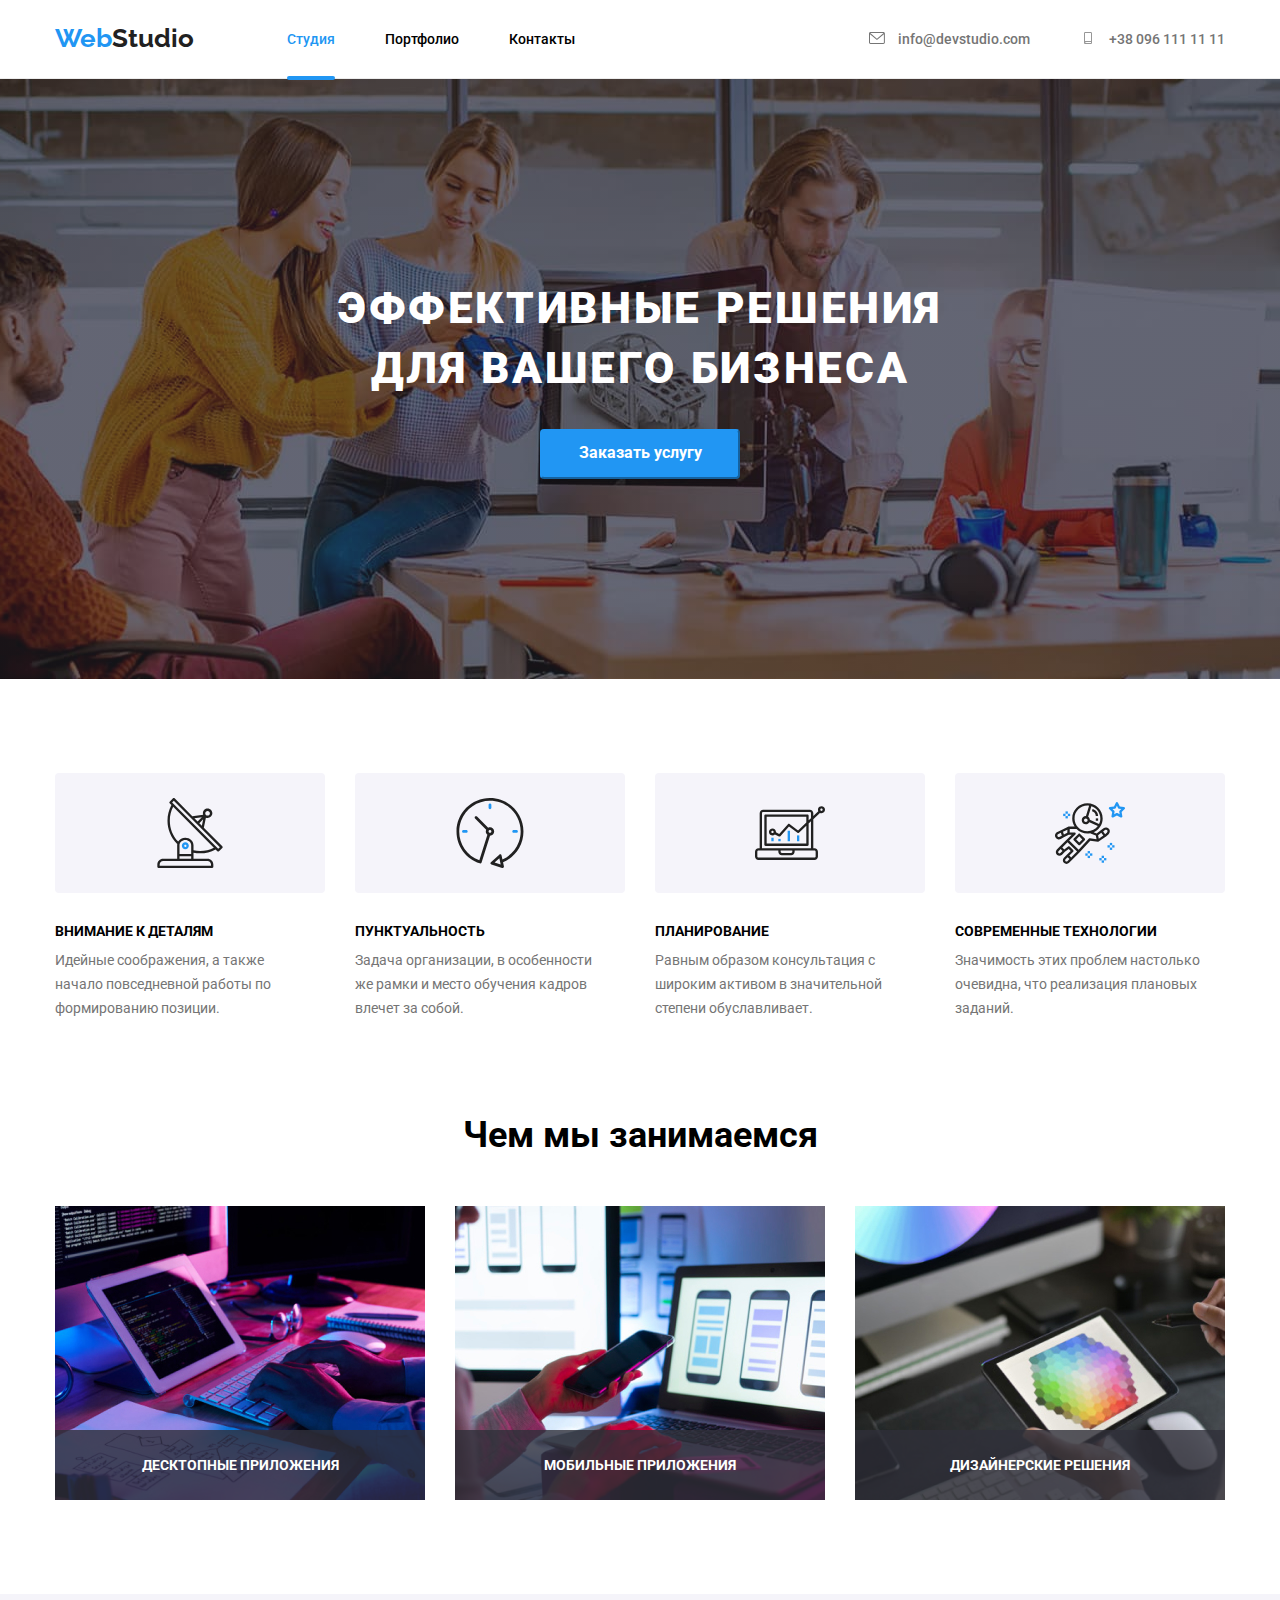
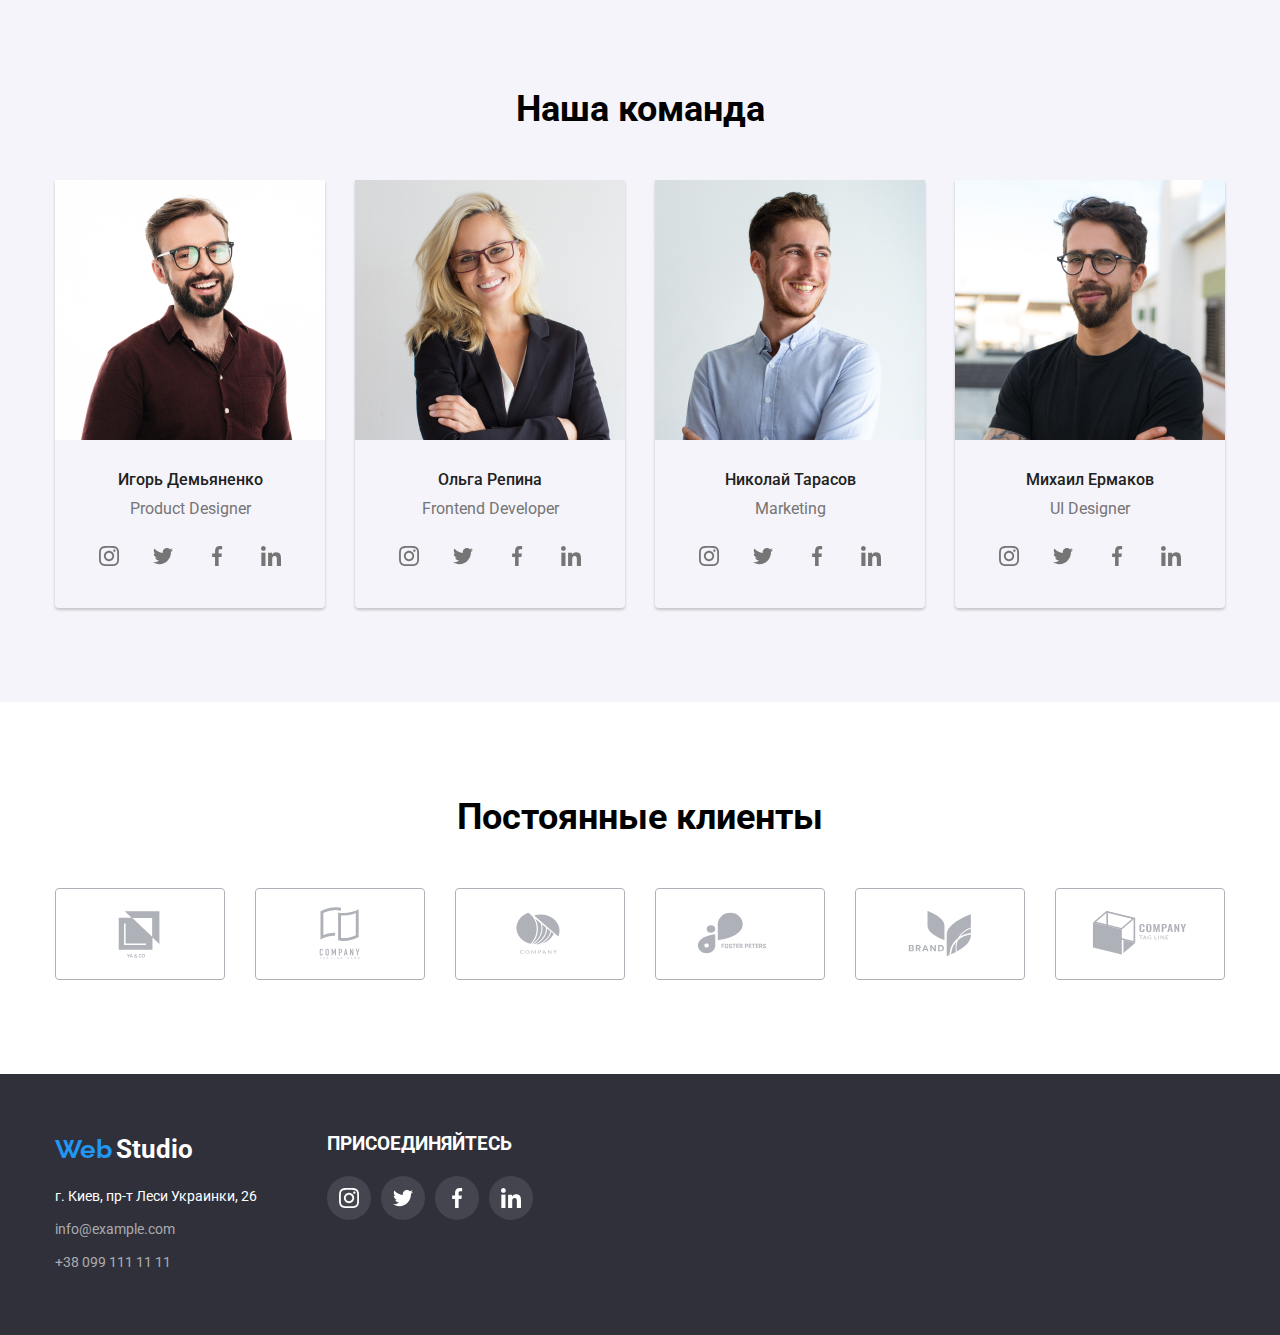
==== commit 083fafa3: "10" ====
--- a/index.html
+++ b/index.html
@@ -436,14 +436,15 @@
         </div>
         </footer>
 
-<div class="backdrop">
+<div class="backdrop is-hidden" data-modal>
     <div class="modal">
-        <button type="button" class="modal-close">
+        <button type="button" class="modal-close" data-modal-close>
             <svg class="modal-close-icon">
-                <use href="./images/symbol-defs.svg#icon-close" wight="11" height="11" ></use>
+                <use href="./images/symbol-defs.svg#icon-close" ></use>
             </svg>
         </button>
     </div>
 </div>
+<script src="./js/modal.js"></script>
     </body>
 </html>--- a/css/styles.css
+++ b/css/styles.css
@@ -606,6 +606,12 @@
     background-color: var(--backdrop-bg-col);
     position: fixed;
     top: 0;
+    transition:1000ms, visibility 1000ms;
+    
+}
+.backdrop.is-hidden.modal{
+    transform: scale(0.25);
+    transform: animate__zoomOutUp;
 }
 .modal{
     width: 528px;
@@ -619,6 +625,7 @@
 left: 50%;
 transform: translate(-50%, -50%);
 }
+
 .modal-close{
     width: 30px;
     height: 30px;
@@ -635,4 +642,9 @@
     height: 11px;
     justify-content: center;
     align-items: center;
-}+}
+.is-hidden{
+    visibility: hidden;
+    opacity: 0;
+    pointer-events: none;
+}
